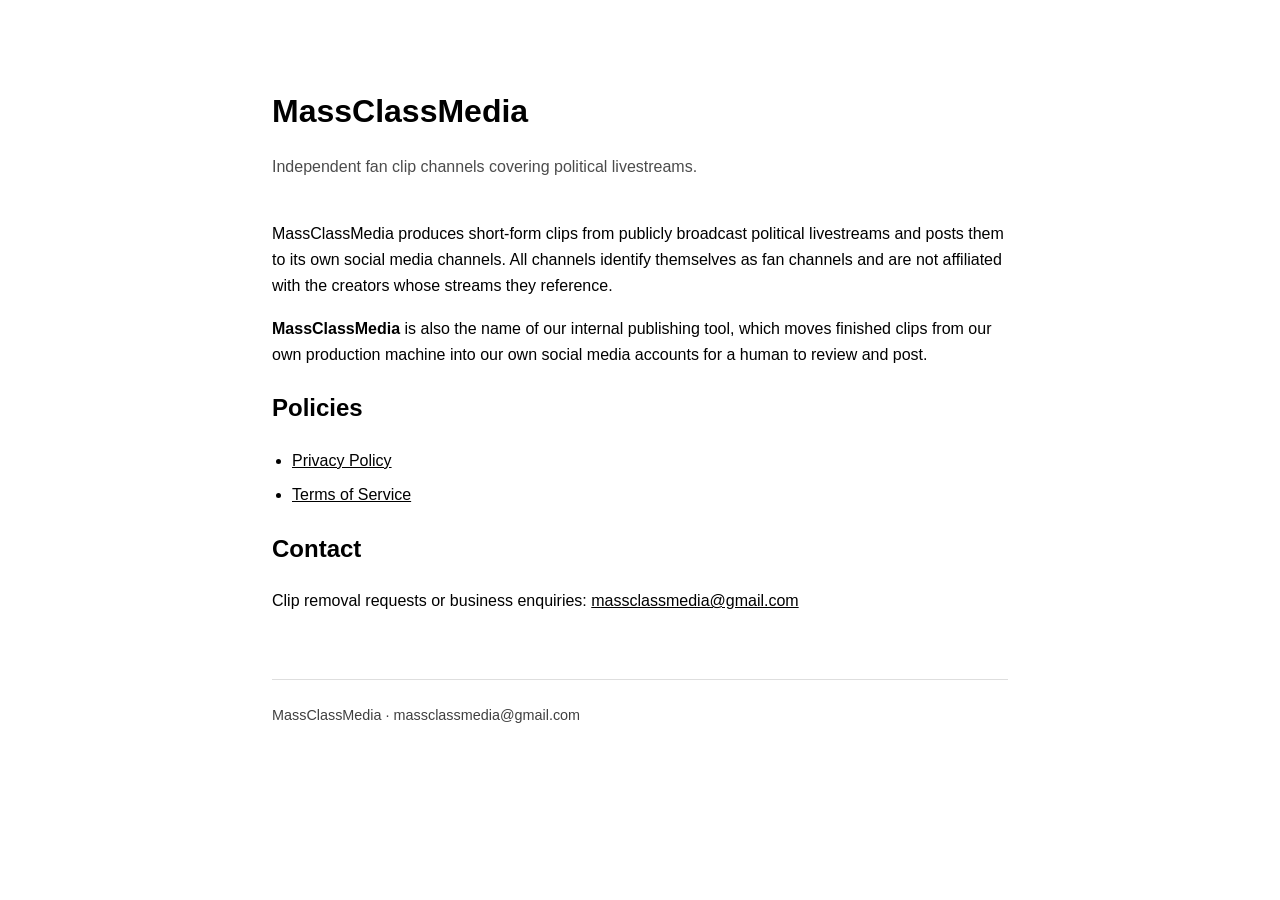
==== index.html @ 87644bb8 "Add files via upload" ====
<!doctype html>
<html lang="en">
<head>
<meta charset="utf-8">
<meta name="viewport" content="width=device-width, initial-scale=1">
<title>MassClassMedia</title>
<style>
  :root { color-scheme: light dark; }
  body { max-width: 46rem; margin: 0 auto; padding: 4rem 1.25rem 6rem;
         font: 16px/1.65 -apple-system, BlinkMacSystemFont, "Segoe UI", Helvetica, Arial, sans-serif; }
  h1 { font-size: 2rem; margin-bottom: .5rem; }
  .meta { opacity: .7; margin-bottom: 2.5rem; }
  ul { padding-left: 1.25rem; }
  li { margin: .5rem 0; }
  a { color: inherit; }
  footer { margin-top: 4rem; padding-top: 1.5rem; border-top: 1px solid rgba(128,128,128,.35);
           font-size: .9rem; opacity: .75; }
</style>
</head>
<body>

<h1>MassClassMedia</h1>
<p class="meta">Independent fan clip channels covering political livestreams.</p>

<p>MassClassMedia produces short-form clips from publicly broadcast political livestreams and posts
them to its own social media channels. All channels identify themselves as fan channels and are not
affiliated with the creators whose streams they reference.</p>

<p><strong>MassClassMedia</strong> is also the name of our internal publishing tool, which moves
finished clips from our own production machine into our own social media accounts for a human to
review and post.</p>

<h2>Policies</h2>
<ul>
  <li><a href="privacy-policy/">Privacy Policy</a></li>
  <li><a href="terms-of-service/">Terms of Service</a></li>
</ul>

<h2>Contact</h2>
<p>Clip removal requests or business enquiries:
<a href="mailto:massclassmedia@gmail.com">massclassmedia@gmail.com</a></p>

<footer>MassClassMedia &middot; massclassmedia@gmail.com</footer>

</body>
</html>
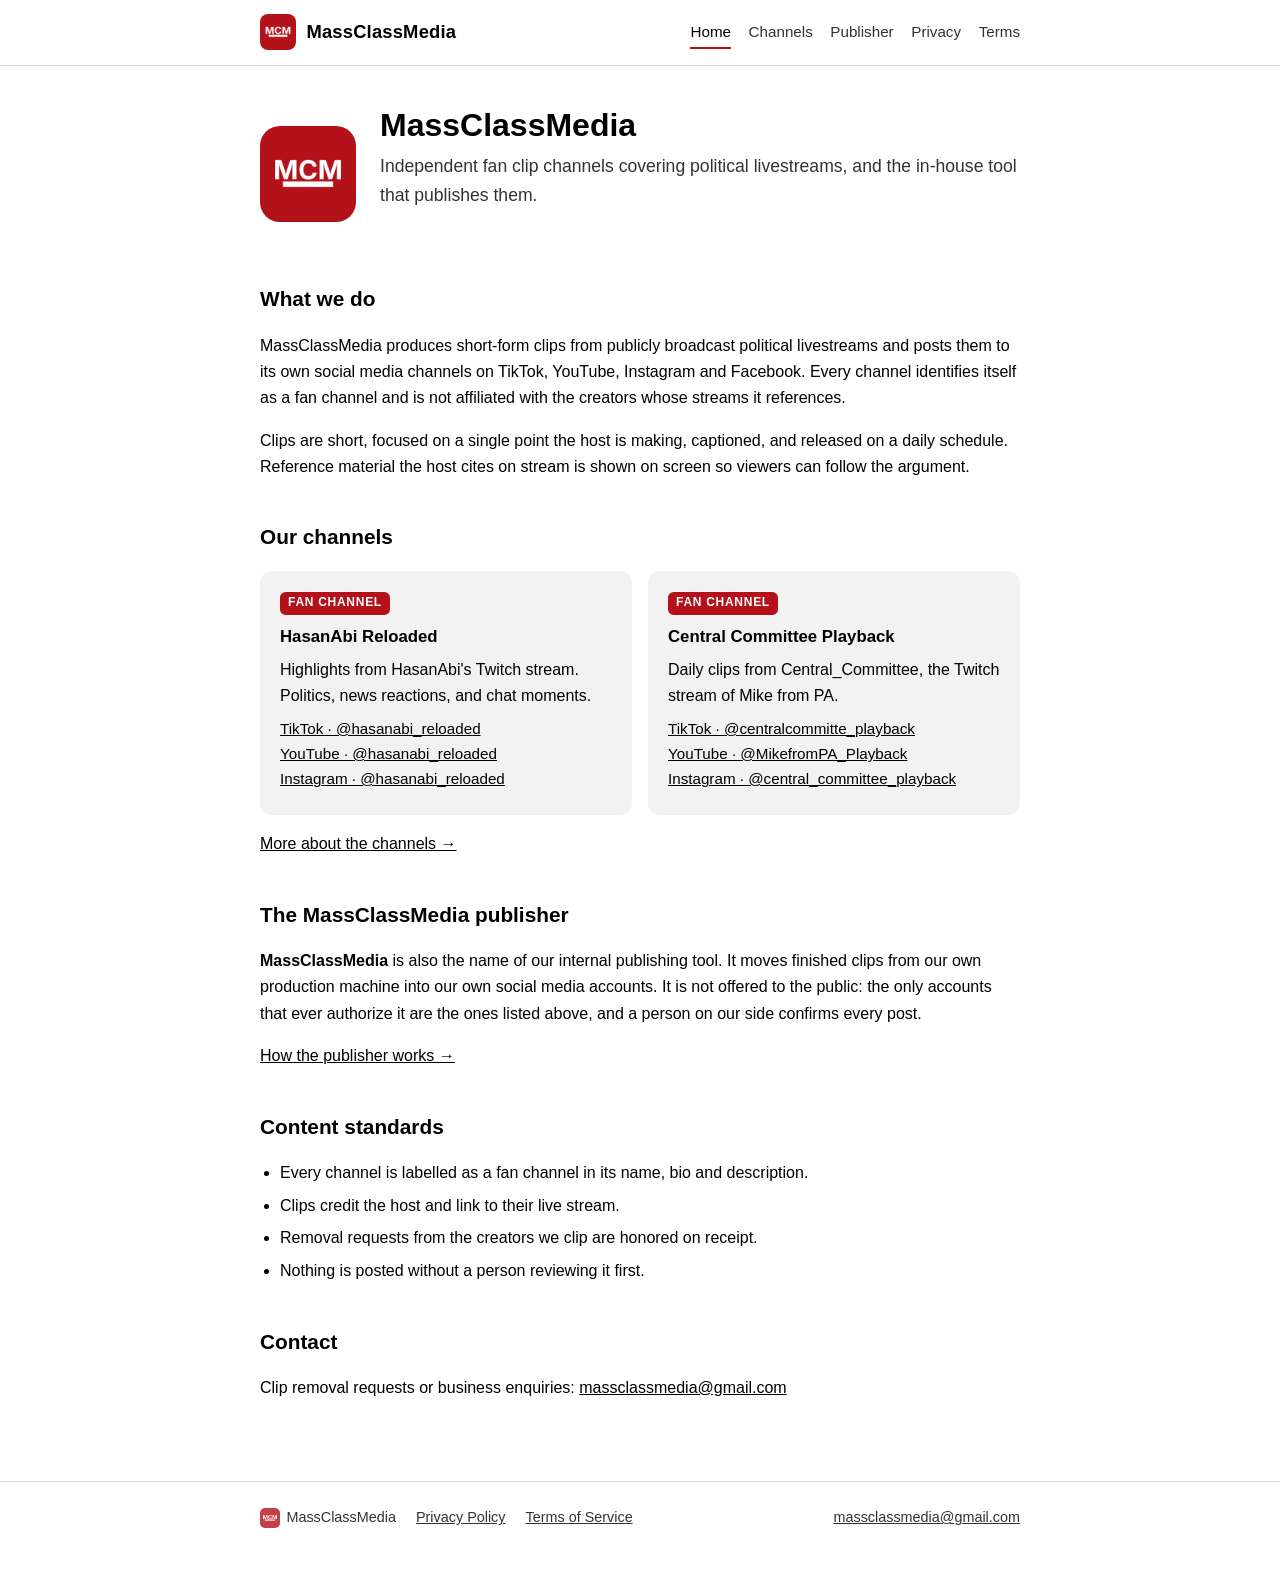
==== commit 0e2fb900: "Match the TikTok app icon site-wide and expand the site Reviewer note (2026-09-15): app icon did not" ====
--- a/index.html
+++ b/index.html
@@ -4,43 +4,109 @@
 <meta charset="utf-8">
 <meta name="viewport" content="width=device-width, initial-scale=1">
 <title>MassClassMedia</title>
-<style>
-  :root { color-scheme: light dark; }
-  body { max-width: 46rem; margin: 0 auto; padding: 4rem 1.25rem 6rem;
-         font: 16px/1.65 -apple-system, BlinkMacSystemFont, "Segoe UI", Helvetica, Arial, sans-serif; }
-  h1 { font-size: 2rem; margin-bottom: .5rem; }
-  .meta { opacity: .7; margin-bottom: 2.5rem; }
-  ul { padding-left: 1.25rem; }
-  li { margin: .5rem 0; }
-  a { color: inherit; }
-  footer { margin-top: 4rem; padding-top: 1.5rem; border-top: 1px solid rgba(128,128,128,.35);
-           font-size: .9rem; opacity: .75; }
-</style>
+<meta name="description" content="MassClassMedia runs independent fan clip channels covering political livestreams, and builds the publishing tool that posts those clips to its own accounts.">
+<link rel="icon" href="/favicon.ico" sizes="any">
+<link rel="icon" type="image/png" sizes="32x32" href="/assets/icon-32.png">
+<link rel="icon" type="image/png" sizes="192x192" href="/assets/icon-192.png">
+<link rel="apple-touch-icon" href="/assets/icon-180.png">
+<link rel="manifest" href="/site.webmanifest">
+<meta name="theme-color" content="#b3121b">
+<meta property="og:title" content="MassClassMedia">
+<meta property="og:image" content="https://massclassmedia.github.io/assets/icon-512.png">
+<link rel="stylesheet" href="/assets/site.css">
 </head>
 <body>
 
-<h1>MassClassMedia</h1>
-<p class="meta">Independent fan clip channels covering political livestreams.</p>
+<header class="site-head">
+  <div class="wrap">
+    <a class="brand" href="/"><img src="/assets/icon-192.png" alt="MassClassMedia logo"> MassClassMedia</a>
+    <nav class="nav">
+      <a href="/" aria-current="page">Home</a>
+      <a href="/channels/">Channels</a>
+      <a href="/publisher/">Publisher</a>
+      <a href="/privacy-policy/">Privacy</a>
+      <a href="/terms-of-service/">Terms</a>
+    </nav>
+  </div>
+</header>
 
+<main>
+<div class="wrap">
+
+<div class="hero">
+  <img src="/assets/icon-512.png" alt="MassClassMedia MCM logo">
+  <div>
+    <h1>MassClassMedia</h1>
+    <p class="lede">Independent fan clip channels covering political livestreams, and the in-house tool that publishes them.</p>
+  </div>
+</div>
+
+<h2>What we do</h2>
 <p>MassClassMedia produces short-form clips from publicly broadcast political livestreams and posts
-them to its own social media channels. All channels identify themselves as fan channels and are not
-affiliated with the creators whose streams they reference.</p>
+them to its own social media channels on TikTok, YouTube, Instagram and Facebook. Every channel
+identifies itself as a fan channel and is not affiliated with the creators whose streams it
+references.</p>
 
-<p><strong>MassClassMedia</strong> is also the name of our internal publishing tool, which moves
-finished clips from our own production machine into our own social media accounts for a human to
-review and post.</p>
+<p>Clips are short, focused on a single point the host is making, captioned, and released on a daily
+schedule. Reference material the host cites on stream is shown on screen so viewers can follow the
+argument.</p>
 
-<h2>Policies</h2>
+<h2>Our channels</h2>
+<div class="cards">
+  <div class="card">
+    <span class="tag">Fan channel</span>
+    <h3>HasanAbi Reloaded</h3>
+    <p>Highlights from HasanAbi's Twitch stream. Politics, news reactions, and chat moments.</p>
+    <p class="links">
+      <a href="https://www.tiktok.com/@hasanabi_reloaded">TikTok &middot; @hasanabi_reloaded</a>
+      <a href="https://www.youtube.com/@hasanabi_reloaded">YouTube &middot; @hasanabi_reloaded</a>
+      <a href="https://www.instagram.com/hasanabi_reloaded/">Instagram &middot; @hasanabi_reloaded</a>
+    </p>
+  </div>
+  <div class="card">
+    <span class="tag">Fan channel</span>
+    <h3>Central Committee Playback</h3>
+    <p>Daily clips from Central_Committee, the Twitch stream of Mike from PA.</p>
+    <p class="links">
+      <a href="https://www.tiktok.com/@centralcommitte_playback">TikTok &middot; @centralcommitte_playback</a>
+      <a href="https://www.youtube.com/@MikefromPA_Playback">YouTube &middot; @MikefromPA_Playback</a>
+      <a href="https://www.instagram.com/central_committee_playback/">Instagram &middot; @central_committee_playback</a>
+    </p>
+  </div>
+</div>
+<p><a href="/channels/">More about the channels &rarr;</a></p>
+
+<h2>The MassClassMedia publisher</h2>
+<p><strong>MassClassMedia</strong> is also the name of our internal publishing tool. It moves finished
+clips from our own production machine into our own social media accounts. It is not offered to the
+public: the only accounts that ever authorize it are the ones listed above, and a person on our side
+confirms every post.</p>
+<p><a href="/publisher/">How the publisher works &rarr;</a></p>
+
+<h2>Content standards</h2>
 <ul>
-  <li><a href="privacy-policy/">Privacy Policy</a></li>
-  <li><a href="terms-of-service/">Terms of Service</a></li>
+  <li>Every channel is labelled as a fan channel in its name, bio and description.</li>
+  <li>Clips credit the host and link to their live stream.</li>
+  <li>Removal requests from the creators we clip are honored on receipt.</li>
+  <li>Nothing is posted without a person reviewing it first.</li>
 </ul>
 
 <h2>Contact</h2>
 <p>Clip removal requests or business enquiries:
 <a href="mailto:massclassmedia@gmail.com">massclassmedia@gmail.com</a></p>
 
-<footer>MassClassMedia &middot; massclassmedia@gmail.com</footer>
+</div>
+</main>
+
+<footer class="site-foot">
+  <div class="wrap">
+    <span><img src="/assets/icon-64.png" alt="">MassClassMedia</span>
+    <a href="/privacy-policy/">Privacy Policy</a>
+    <a href="/terms-of-service/">Terms of Service</a>
+    <span class="spacer"></span>
+    <a href="mailto:massclassmedia@gmail.com">massclassmedia@gmail.com</a>
+  </div>
+</footer>
 
 </body>
 </html>
--- a/assets/site.css
+++ b/assets/site.css
@@ -0,0 +1,65 @@
+:root {
+  color-scheme: light dark;
+  --red: #b3121b;
+  --red-ink: #ffffff;
+  --rule: rgba(128,128,128,.35);
+  --muted: rgba(128,128,128,.9);
+  --card: rgba(128,128,128,.10);
+}
+* { box-sizing: border-box; }
+html { scroll-behavior: smooth; }
+body {
+  margin: 0;
+  font: 16px/1.65 -apple-system, BlinkMacSystemFont, "Segoe UI", Helvetica, Arial, sans-serif;
+}
+a { color: inherit; }
+.wrap { max-width: 50rem; margin: 0 auto; padding: 0 1.25rem; }
+
+/* Header */
+.site-head { border-bottom: 1px solid var(--rule); }
+.site-head .wrap { display: flex; align-items: center; gap: 1rem; flex-wrap: wrap;
+                   padding-top: .9rem; padding-bottom: .9rem; }
+.brand { display: flex; align-items: center; gap: .65rem; text-decoration: none; font-weight: 700;
+         font-size: 1.15rem; letter-spacing: .01em; }
+.brand img { width: 36px; height: 36px; border-radius: 8px; display: block; }
+.nav { margin-left: auto; display: flex; gap: .25rem 1.1rem; flex-wrap: wrap; font-size: .95rem; }
+.nav a { text-decoration: none; opacity: .8; padding: .2rem 0; border-bottom: 2px solid transparent; }
+.nav a:hover, .nav a[aria-current="page"] { opacity: 1; border-bottom-color: var(--red); }
+
+/* Content */
+main .wrap { padding-top: 2.5rem; padding-bottom: 4rem; }
+h1 { font-size: 2rem; line-height: 1.2; margin: 0 0 .5rem; }
+h2 { font-size: 1.3rem; margin: 2.5rem 0 .75rem; }
+h3 { font-size: 1.05rem; margin: 1.25rem 0 .35rem; }
+.lede { font-size: 1.1rem; opacity: .8; margin: 0 0 2rem; }
+.meta { opacity: .7; font-size: .9rem; margin-bottom: 2.5rem; }
+ul, ol { padding-left: 1.25rem; }
+li { margin: .4rem 0; }
+.hero { display: flex; gap: 1.5rem; align-items: center; margin-bottom: 2rem; }
+.hero img { width: 96px; height: 96px; border-radius: 20px; flex: none; }
+.cards { display: grid; gap: 1rem; grid-template-columns: repeat(auto-fit, minmax(15rem, 1fr)); margin: 1rem 0; }
+.card { background: var(--card); border-radius: .75rem; padding: 1.1rem 1.25rem; }
+.card h3 { margin-top: 0; }
+.card p { margin: .4rem 0; }
+.card .links { font-size: .95rem; }
+.card .links a { display: block; }
+.tag { display: inline-block; font-size: .75rem; font-weight: 700; letter-spacing: .06em;
+       text-transform: uppercase; color: var(--red-ink); background: var(--red);
+       border-radius: .35rem; padding: .1rem .5rem; margin-bottom: .5rem; }
+.steps li { margin: .7rem 0; }
+.note { border-left: 4px solid var(--red); padding: .6rem 1rem; background: var(--card);
+        border-radius: 0 .5rem .5rem 0; margin: 1.5rem 0; }
+table { border-collapse: collapse; width: 100%; font-size: .95rem; margin: 1rem 0; }
+th, td { text-align: left; padding: .5rem .6rem; border-bottom: 1px solid var(--rule); vertical-align: top; }
+th { font-weight: 600; }
+code { background: var(--card); padding: .1rem .35rem; border-radius: .3rem; font-size: .92em; }
+
+/* Footer */
+.site-foot { border-top: 1px solid var(--rule); font-size: .9rem; opacity: .8; }
+.site-foot .wrap { padding-top: 1.5rem; padding-bottom: 2.5rem; display: flex; gap: .5rem 1.25rem; flex-wrap: wrap; align-items: center; }
+.site-foot img { width: 20px; height: 20px; border-radius: 5px; vertical-align: middle; margin-right: .4rem; }
+.site-foot .spacer { flex: 1; }
+@media (max-width: 40rem) {
+  .hero { flex-direction: column; align-items: flex-start; }
+  .nav { margin-left: 0; width: 100%; }
+}
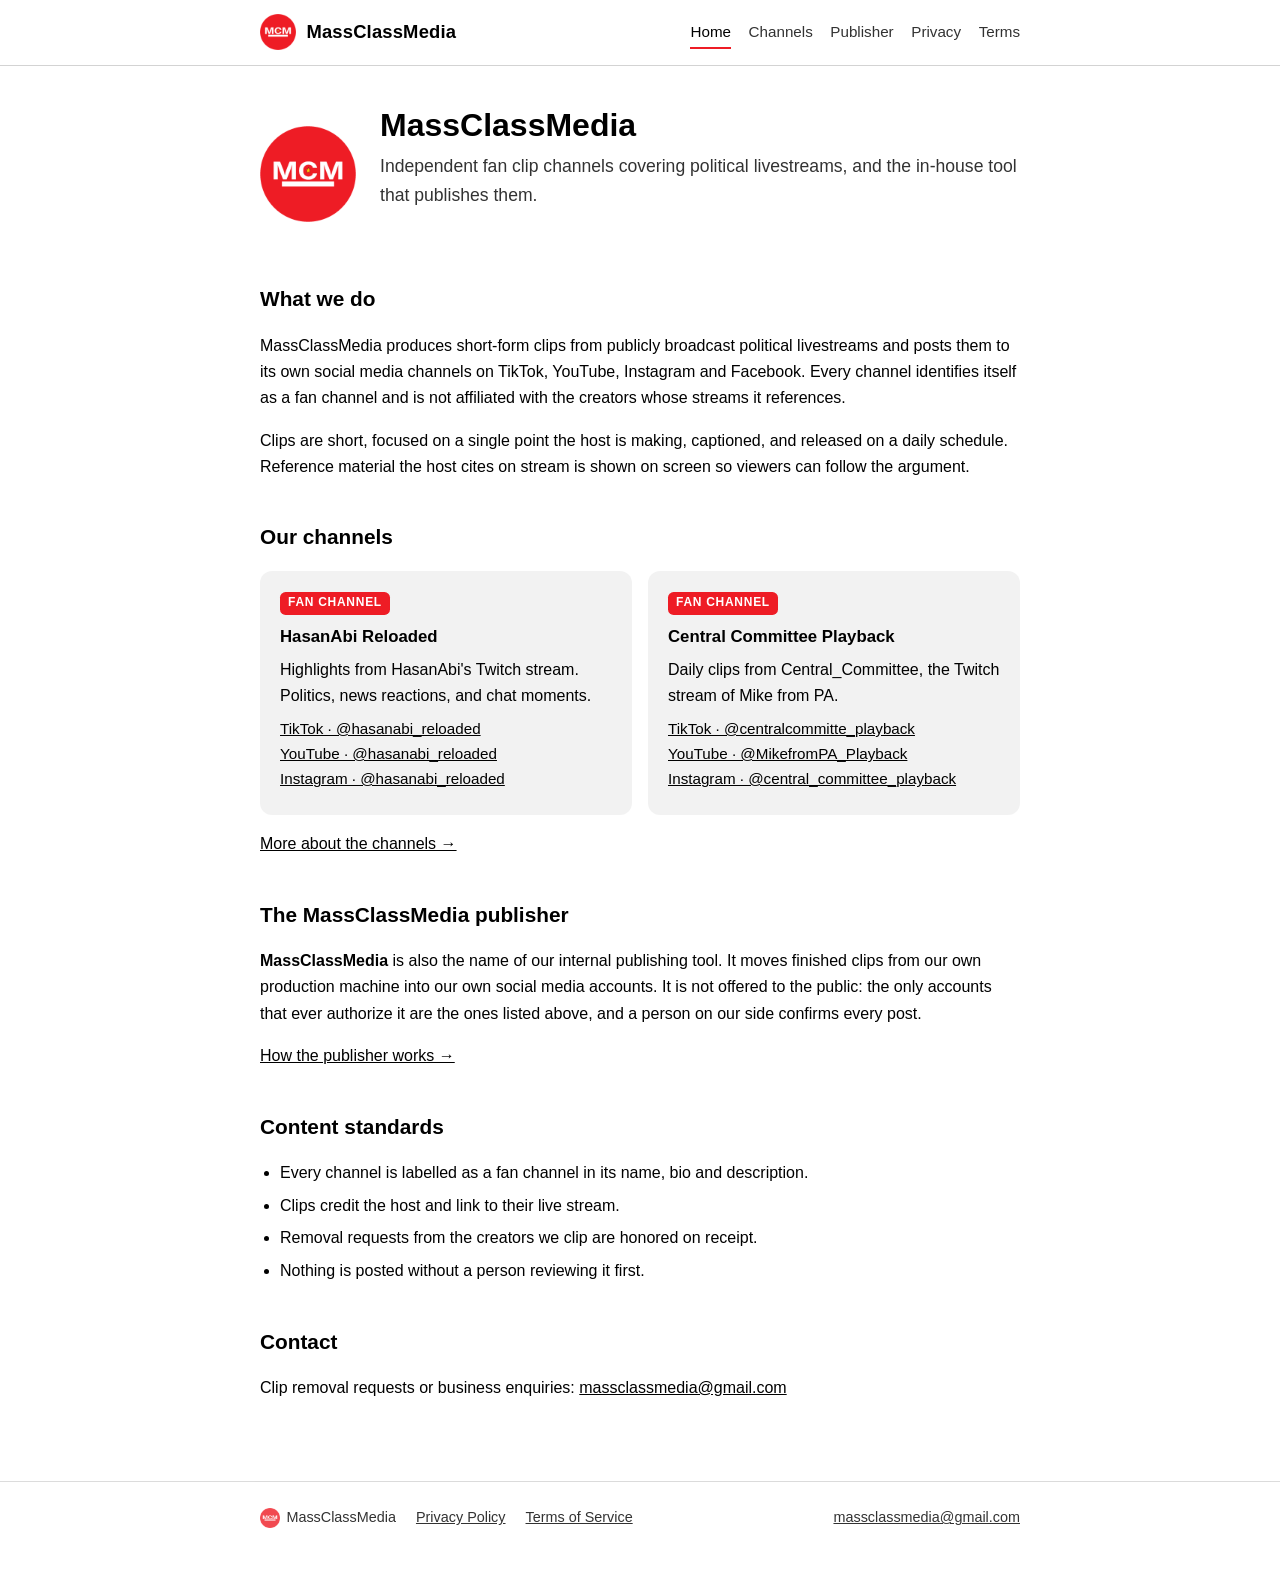
==== commit aa953af6: "Switch every icon to the MCM star logo Will's ruling 2026-09-17: one logo everywhere. Favicon, heade" ====
--- a/index.html
+++ b/index.html
@@ -10,7 +10,7 @@
 <link rel="icon" type="image/png" sizes="192x192" href="/assets/icon-192.png">
 <link rel="apple-touch-icon" href="/assets/icon-180.png">
 <link rel="manifest" href="/site.webmanifest">
-<meta name="theme-color" content="#b3121b">
+<meta name="theme-color" content="#ee1c25">
 <meta property="og:title" content="MassClassMedia">
 <meta property="og:image" content="https://massclassmedia.github.io/assets/icon-512.png">
 <link rel="stylesheet" href="/assets/site.css">
--- a/assets/site.css
+++ b/assets/site.css
@@ -1,6 +1,6 @@
 :root {
   color-scheme: light dark;
-  --red: #b3121b;
+  --red: #ee1c25;
   --red-ink: #ffffff;
   --rule: rgba(128,128,128,.35);
   --muted: rgba(128,128,128,.9);
